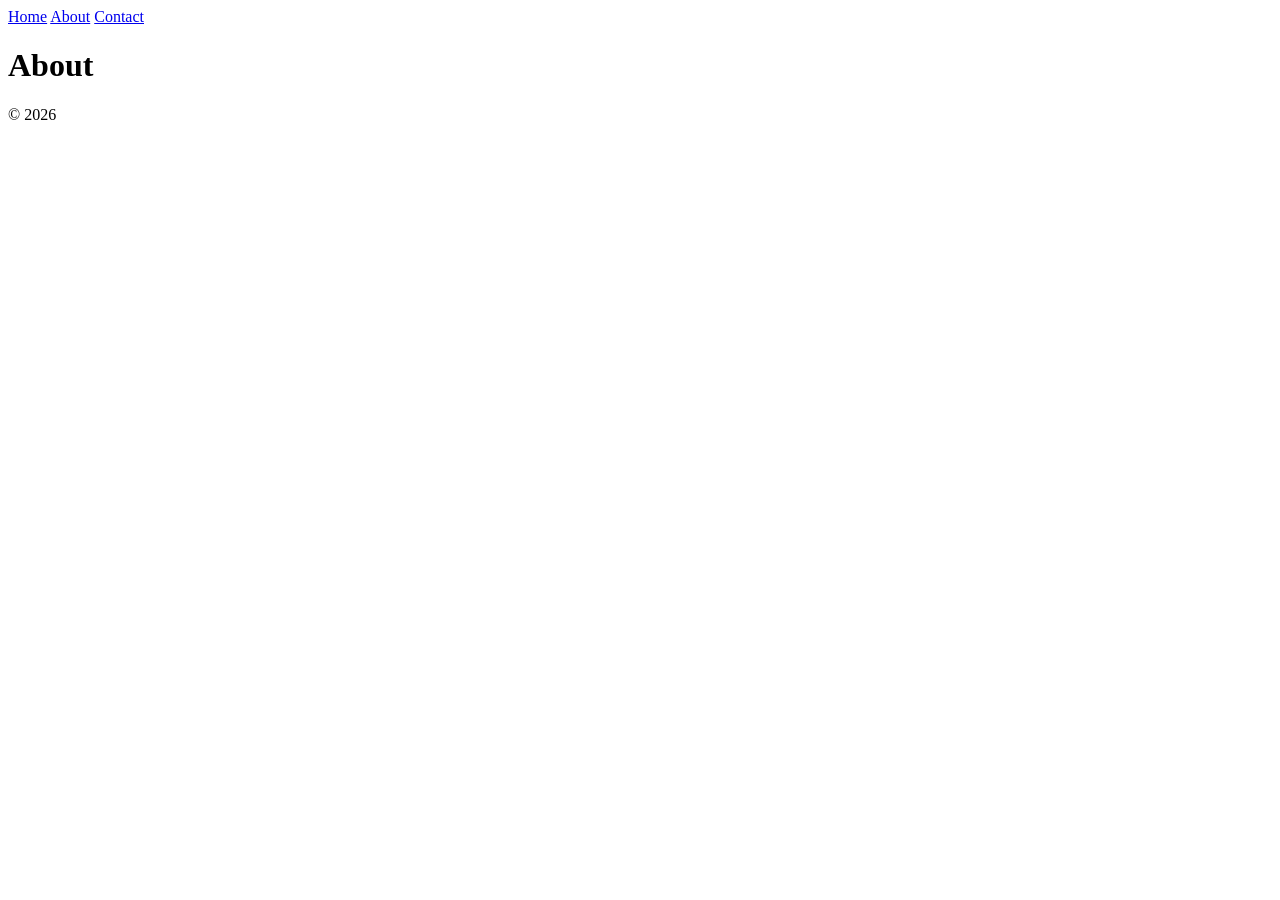
==== about.html @ 2c5bfac8 "Add about.html with basic structure and content" ====
<!DOCTYPE html>
<html lang="en">
<head>
    <meta charset="UTF-8">
    <meta name="viewport" content="width=device-width, initial-scale=1.0">
    <title>About</title>
    <link rel="stylesheet" href="css/style.css">
</head>
<body>

    <header>
        <nav>
            <a href="index.html">Home</a>
            <a href="about.html">About</a>
            <a href="contact.html">Contact</a>
        </nav>
    </header>

    <main>
        <h1>About</h1>
    </main>

    <footer>
        <p>&copy; 2026</p>
    </footer>

    <script src="js/script.js"></script>
</body>
</html>
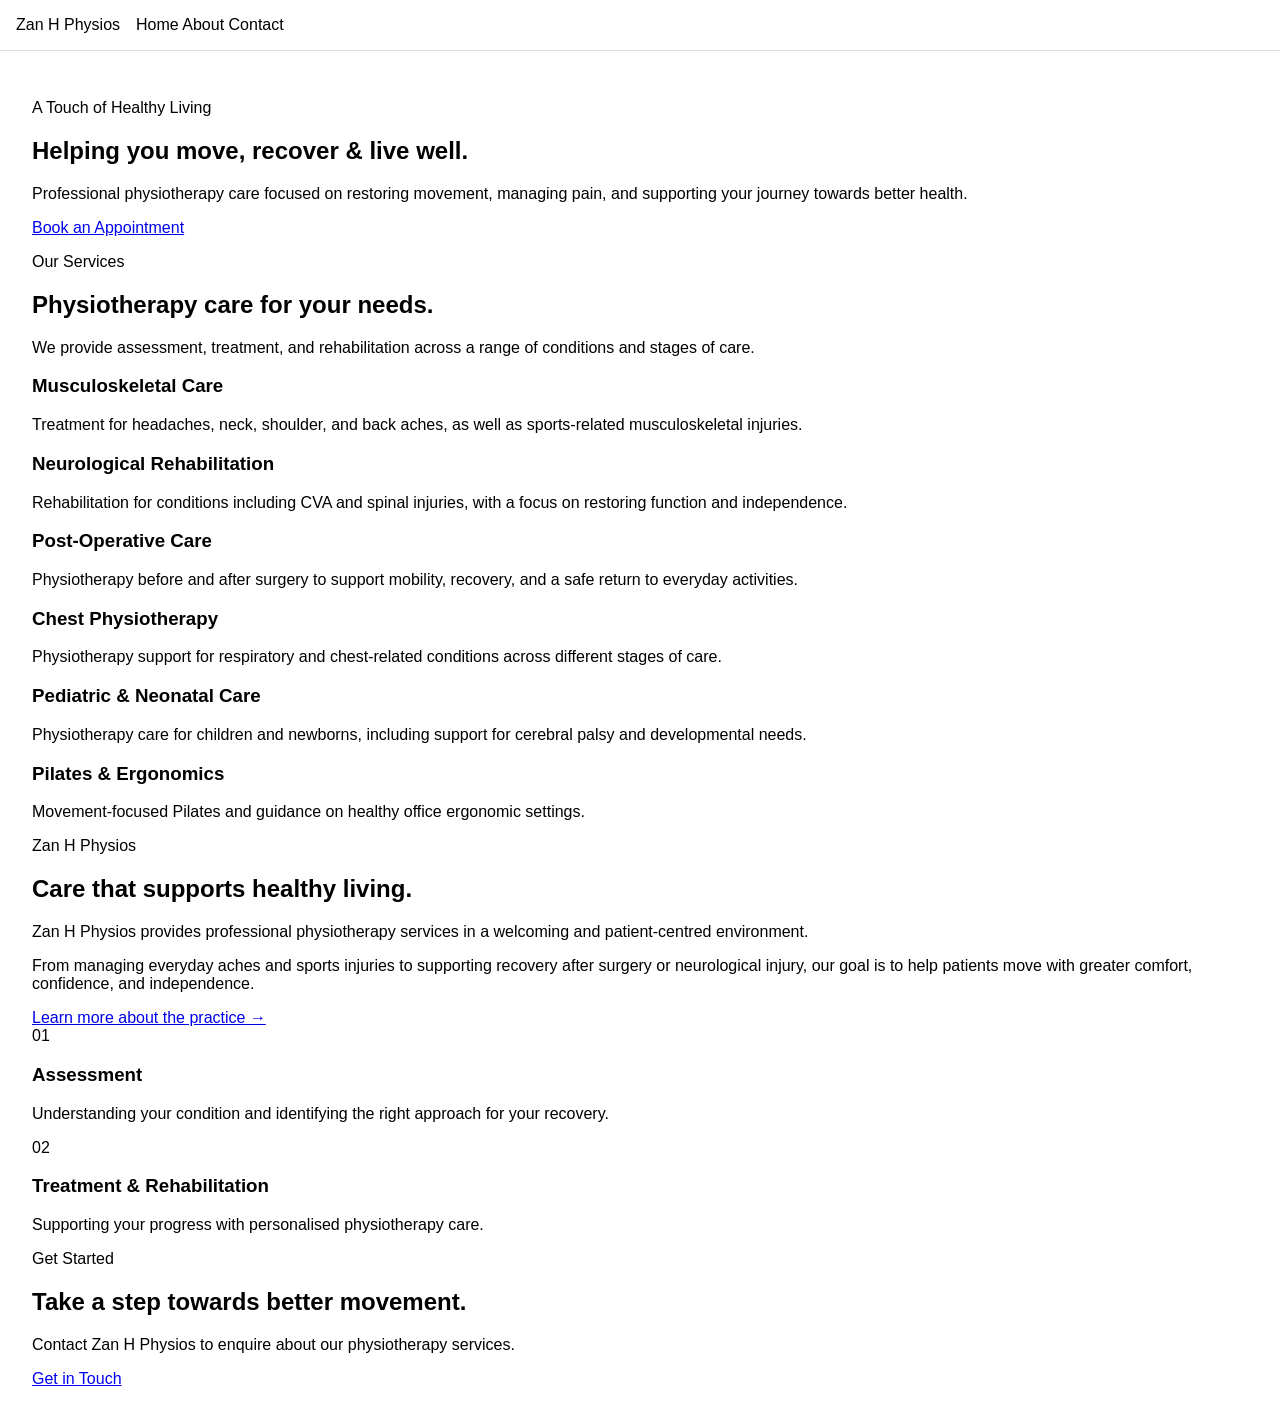
==== commit c019becd: "Revamp About page with new layout and content Updated the title and added a hero section with introd" ====
--- a/about.html
+++ b/about.html
@@ -3,27 +3,206 @@
 <head>
     <meta charset="UTF-8">
     <meta name="viewport" content="width=device-width, initial-scale=1.0">
-    <title>About</title>
-    <link rel="stylesheet" href="css/style.css">
+    <title>Zan H Physios | Physiotherapy</title>
+
+    <link rel="stylesheet" href="css/style.css"/>
 </head>
+
 <body>
 
-    <header>
-        <nav>
-            <a href="index.html">Home</a>
-            <a href="about.html">About</a>
-            <a href="contact.html">Contact</a>
+    <header class="site-header">
+        <nav class="navbar" aria-label="Main navigation">
+            <a class="brand" href="index.html">
+                Zan H Physios
+            </a>
+
+            <div class="nav-links">
+                <a class="nav-link active" href="index.html">Home</a>
+                <a class="nav-link" href="about.html">About</a>
+                <a class="nav-link" href="contact.html">Contact</a>
+            </div>
         </nav>
     </header>
 
     <main>
-        <h1>About</h1>
+
+        <section id="hero" class="hero">
+            <div class="container hero-content">
+                <p class="eyebrow">A Touch of Healthy Living</p>
+
+                <h1 class="hero-title">
+                    Helping you move,
+                    <span>recover &amp; live well.</span>
+                </h1>
+
+                <p class="hero-text">
+                    Professional physiotherapy care focused on
+                    restoring movement, managing pain, and supporting
+                    your journey towards better health.
+                </p>
+
+                <a class="button button-primary" href="contact.html">
+                    Book an Appointment
+                </a>
+            </div>
+        </section>
+
+
+        <section id="services" class="section services-section">
+            <div class="container">
+
+                <div class="section-heading">
+                    <p class="eyebrow">Our Services</p>
+
+                    <h2>
+                        Physiotherapy care for
+                        <span>your needs.</span>
+                    </h2>
+
+                    <p>
+                        We provide assessment, treatment, and
+                        rehabilitation across a range of conditions
+                        and stages of care.
+                    </p>
+                </div>
+
+                <div class="services-grid">
+
+                    <article class="service-card">
+                        <h3>Musculoskeletal Care</h3>
+                        <p>
+                            Treatment for headaches, neck, shoulder,
+                            and back aches, as well as sports-related
+                            musculoskeletal injuries.
+                        </p>
+                    </article>
+
+                    <article class="service-card">
+                        <h3>Neurological Rehabilitation</h3>
+                        <p>
+                            Rehabilitation for conditions including
+                            CVA and spinal injuries, with a focus on
+                            restoring function and independence.
+                        </p>
+                    </article>
+
+                    <article class="service-card">
+                        <h3>Post-Operative Care</h3>
+                        <p>
+                            Physiotherapy before and after surgery
+                            to support mobility, recovery, and a safe
+                            return to everyday activities.
+                        </p>
+                    </article>
+
+                    <article class="service-card">
+                        <h3>Chest Physiotherapy</h3>
+                        <p>
+                            Physiotherapy support for respiratory and
+                            chest-related conditions across different
+                            stages of care.
+                        </p>
+                    </article>
+
+                    <article class="service-card">
+                        <h3>Pediatric &amp; Neonatal Care</h3>
+                        <p>
+                            Physiotherapy care for children and
+                            newborns, including support for cerebral
+                            palsy and developmental needs.
+                        </p>
+                    </article>
+
+                    <article class="service-card">
+                        <h3>Pilates &amp; Ergonomics</h3>
+                        <p>
+                            Movement-focused Pilates and guidance on
+                            healthy office ergonomic settings.
+                        </p>
+                    </article>
+
+                </div>
+            </div>
+        </section>
+
+
+        <section id="practice" class="section practice-section">
+            <div class="container practice-content">
+
+                <div class="practice-text">
+                    <p class="eyebrow">Zan H Physios</p>
+
+                    <h2>
+                        Care that supports
+                        <span>healthy living.</span>
+                    </h2>
+
+                    <p>
+                        Zan H Physios provides professional
+                        physiotherapy services in a welcoming and
+                        patient-centred environment.
+                    </p>
+
+                    <p>
+                        From managing everyday aches and sports
+                        injuries to supporting recovery after surgery
+                        or neurological injury, our goal is to help
+                        patients move with greater comfort,
+                        confidence, and independence.
+                    </p>
+
+                    <a class="text-link" href="about.html">
+                        Learn more about the practice →
+                    </a>
+                </div>
+
+                <div class="practice-highlight">
+                    <span class="highlight-number">01</span>
+
+                    <h3>Assessment</h3>
+
+                    <p>
+                        Understanding your condition and identifying
+                        the right approach for your recovery.
+                    </p>
+
+                    <span class="highlight-number">02</span>
+
+                    <h3>Treatment &amp; Rehabilitation</h3>
+
+                    <p>
+                        Supporting your progress with personalised
+                        physiotherapy care.
+                    </p>
+                </div>
+
+            </div>
+        </section>
+
+
+        <section id="cta" class="cta-section">
+            <div class="container cta-content">
+
+                <p class="eyebrow">Get Started</p>
+
+                <h2>
+                    Take a step towards
+                    <span>better movement.</span>
+                </h2>
+
+                <p>
+                    Contact Zan H Physios to enquire about our
+                    physiotherapy services.
+                </p>
+
+                <a class="button button-primary" href="contact.html">
+                    Get in Touch
+                </a>
+
+            </div>
+        </section>
+
     </main>
 
-    <footer>
-        <p>&copy; 2026</p>
-    </footer>
-
-    <script src="js/script.js"></script>
 </body>
 </html>
--- a/css/style.css
+++ b/css/style.css
@@ -0,0 +1,33 @@
+* {
+    box-sizing: border-box;
+}
+
+body {
+    margin: 0;
+    font-family: Arial, sans-serif;
+}
+
+header {
+    padding: 1rem;
+    border-bottom: 1px solid #ddd;
+}
+
+nav {
+    display: flex;
+    gap: 1rem;
+}
+
+nav a {
+    color: inherit;
+    text-decoration: none;
+}
+
+main {
+    min-height: 80vh;
+    padding: 2rem;
+}
+
+footer {
+    padding: 1rem;
+    border-top: 1px solid #ddd;
+}
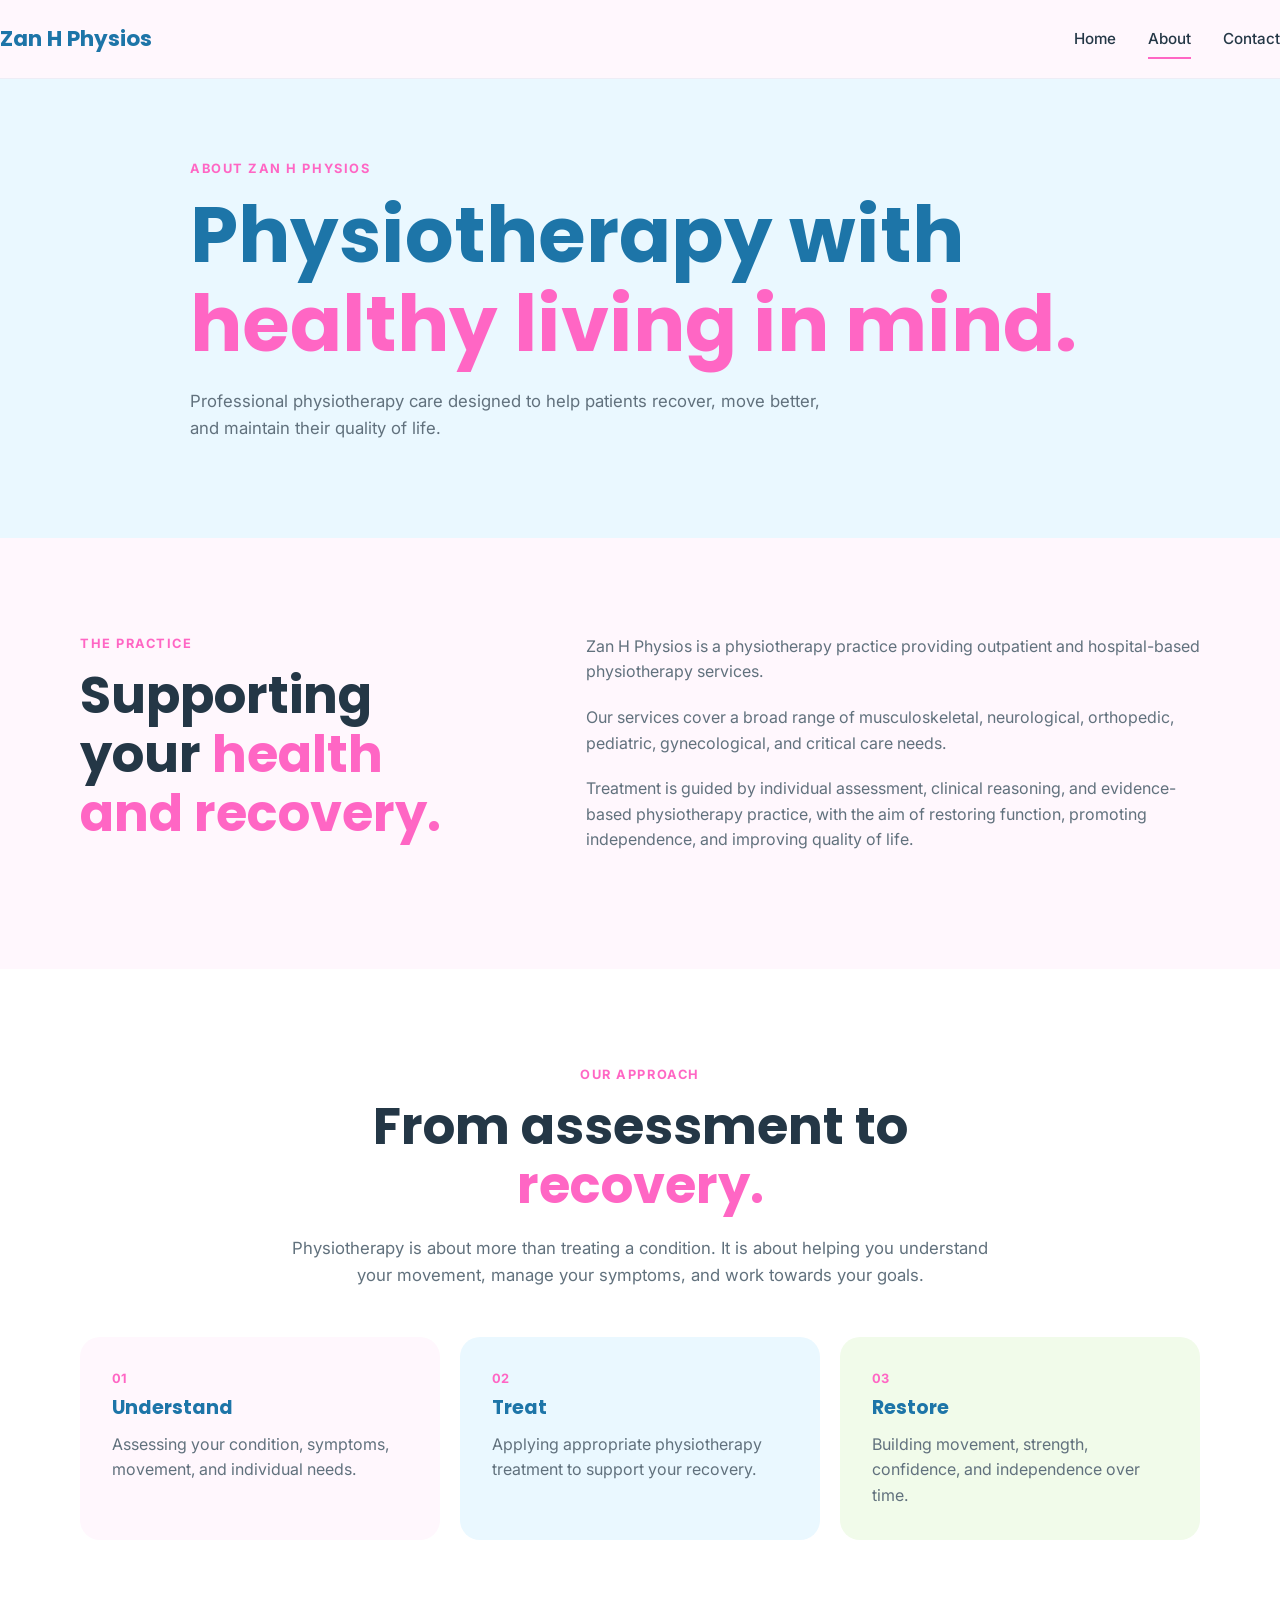
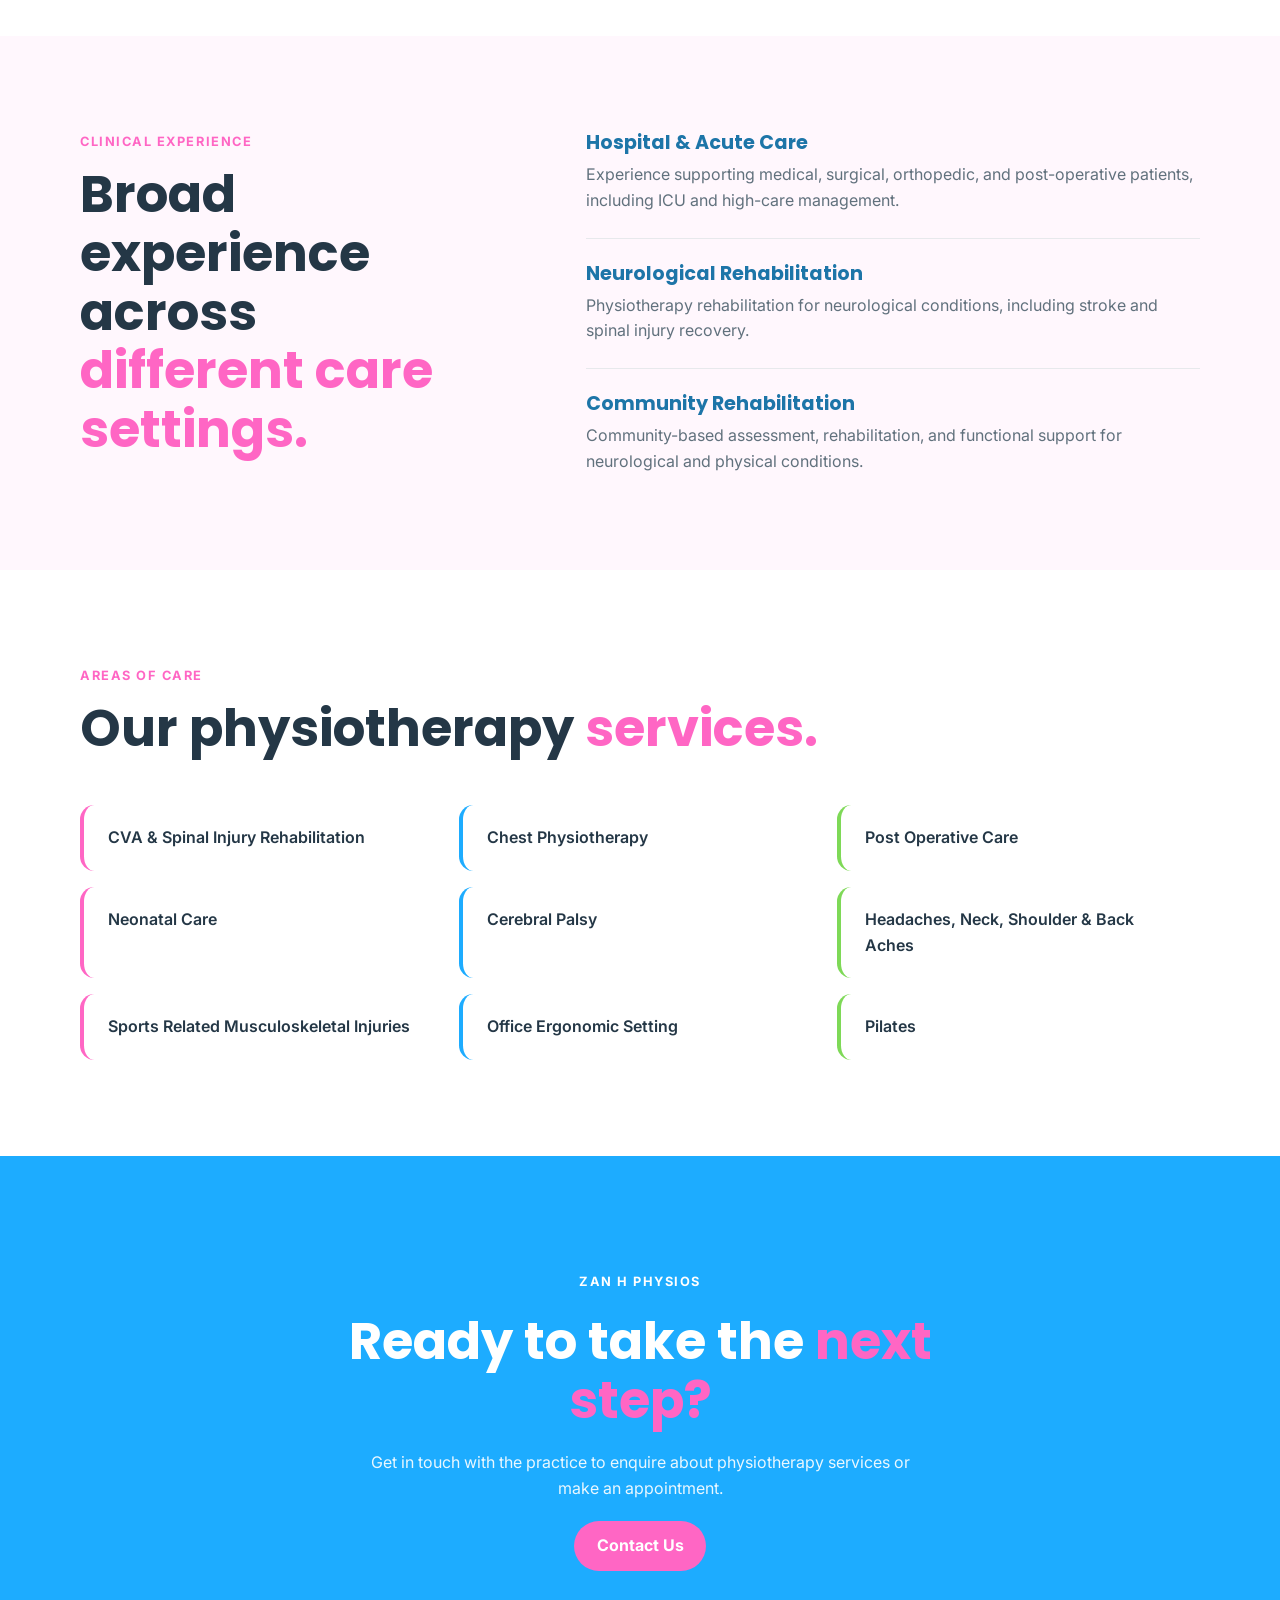
==== commit 192f4237: "Update about.html" ====
--- a/about.html
+++ b/about.html
@@ -3,7 +3,7 @@
 <head>
     <meta charset="UTF-8">
     <meta name="viewport" content="width=device-width, initial-scale=1.0">
-    <title>Zan H Physios | Physiotherapy</title>
+    <title>About | Zan H Physios</title>
 
     <link rel="stylesheet" href="css/style.css"/>
 </head>
@@ -17,8 +17,8 @@
             </a>
 
             <div class="nav-links">
-                <a class="nav-link active" href="index.html">Home</a>
-                <a class="nav-link" href="about.html">About</a>
+                <a class="nav-link" href="index.html">Home</a>
+                <a class="nav-link active" href="about.html">About</a>
                 <a class="nav-link" href="contact.html">Contact</a>
             </div>
         </nav>
@@ -26,177 +26,220 @@
 
     <main>
 
-        <section id="hero" class="hero">
-            <div class="container hero-content">
-                <p class="eyebrow">A Touch of Healthy Living</p>
-
-                <h1 class="hero-title">
-                    Helping you move,
-                    <span>recover &amp; live well.</span>
+        <section class="page-hero">
+            <div class="container page-hero-content">
+
+                <p class="eyebrow">About Zan H Physios</p>
+
+                <h1>
+                    Physiotherapy with
+                    <span>healthy living in mind.</span>
                 </h1>
 
-                <p class="hero-text">
-                    Professional physiotherapy care focused on
-                    restoring movement, managing pain, and supporting
-                    your journey towards better health.
+                <p>
+                    Professional physiotherapy care designed to help
+                    patients recover, move better, and maintain their
+                    quality of life.
                 </p>
 
+            </div>
+        </section>
+
+
+        <section id="about-practice" class="section">
+            <div class="container two-column">
+
+                <div class="section-heading">
+                    <p class="eyebrow">The Practice</p>
+
+                    <h2>
+                        Supporting your
+                        <span>health and recovery.</span>
+                    </h2>
+                </div>
+
+                <div class="content-text">
+                    <p>
+                        Zan H Physios is a physiotherapy practice
+                        providing outpatient and hospital-based
+                        physiotherapy services.
+                    </p>
+
+                    <p>
+                        Our services cover a broad range of
+                        musculoskeletal, neurological, orthopedic,
+                        pediatric, gynecological, and critical care
+                        needs.
+                    </p>
+
+                    <p>
+                        Treatment is guided by individual assessment,
+                        clinical reasoning, and evidence-based
+                        physiotherapy practice, with the aim of
+                        restoring function, promoting independence,
+                        and improving quality of life.
+                    </p>
+                </div>
+
+            </div>
+        </section>
+
+
+        <section id="approach" class="section approach-section">
+            <div class="container">
+
+                <div class="section-heading centered">
+                    <p class="eyebrow">Our Approach</p>
+
+                    <h2>
+                        From assessment to
+                        <span>recovery.</span>
+                    </h2>
+
+                    <p>
+                        Physiotherapy is about more than treating a
+                        condition. It is about helping you understand
+                        your movement, manage your symptoms, and work
+                        towards your goals.
+                    </p>
+                </div>
+
+                <div class="approach-grid">
+
+                    <article class="approach-card">
+                        <span class="card-number">01</span>
+
+                        <h3>Understand</h3>
+
+                        <p>
+                            Assessing your condition, symptoms,
+                            movement, and individual needs.
+                        </p>
+                    </article>
+
+                    <article class="approach-card">
+                        <span class="card-number">02</span>
+
+                        <h3>Treat</h3>
+
+                        <p>
+                            Applying appropriate physiotherapy
+                            treatment to support your recovery.
+                        </p>
+                    </article>
+
+                    <article class="approach-card">
+                        <span class="card-number">03</span>
+
+                        <h3>Restore</h3>
+
+                        <p>
+                            Building movement, strength, confidence,
+                            and independence over time.
+                        </p>
+                    </article>
+
+                </div>
+
+            </div>
+        </section>
+
+
+        <section id="experience" class="section">
+            <div class="container experience-content">
+
+                <div>
+                    <p class="eyebrow">Clinical Experience</p>
+
+                    <h2>
+                        Broad experience across
+                        <span>different care settings.</span>
+                    </h2>
+                </div>
+
+                <div class="experience-list">
+
+                    <article class="experience-item">
+                        <h3>Hospital &amp; Acute Care</h3>
+
+                        <p>
+                            Experience supporting medical, surgical,
+                            orthopedic, and post-operative patients,
+                            including ICU and high-care management.
+                        </p>
+                    </article>
+
+                    <article class="experience-item">
+                        <h3>Neurological Rehabilitation</h3>
+
+                        <p>
+                            Physiotherapy rehabilitation for
+                            neurological conditions, including stroke
+                            and spinal injury recovery.
+                        </p>
+                    </article>
+
+                    <article class="experience-item">
+                        <h3>Community Rehabilitation</h3>
+
+                        <p>
+                            Community-based assessment,
+                            rehabilitation, and functional support
+                            for neurological and physical conditions.
+                        </p>
+                    </article>
+
+                </div>
+
+            </div>
+        </section>
+
+
+        <section id="services-overview" class="section services-section">
+            <div class="container">
+
+                <div class="section-heading">
+                    <p class="eyebrow">Areas of Care</p>
+
+                    <h2>
+                        Our physiotherapy
+                        <span>services.</span>
+                    </h2>
+                </div>
+
+                <ul class="services-list">
+                    <li>CVA &amp; Spinal Injury Rehabilitation</li>
+                    <li>Chest Physiotherapy</li>
+                    <li>Post Operative Care</li>
+                    <li>Neonatal Care</li>
+                    <li>Cerebral Palsy</li>
+                    <li>Headaches, Neck, Shoulder &amp; Back Aches</li>
+                    <li>Sports Related Musculoskeletal Injuries</li>
+                    <li>Office Ergonomic Setting</li>
+                    <li>Pilates</li>
+                </ul>
+
+            </div>
+        </section>
+
+
+        <section class="cta-section">
+            <div class="container cta-content">
+
+                <p class="eyebrow">Zan H Physios</p>
+
+                <h2>
+                    Ready to take the
+                    <span>next step?</span>
+                </h2>
+
+                <p>
+                    Get in touch with the practice to enquire about
+                    physiotherapy services or make an appointment.
+                </p>
+
                 <a class="button button-primary" href="contact.html">
-                    Book an Appointment
-                </a>
-            </div>
-        </section>
-
-
-        <section id="services" class="section services-section">
-            <div class="container">
-
-                <div class="section-heading">
-                    <p class="eyebrow">Our Services</p>
-
-                    <h2>
-                        Physiotherapy care for
-                        <span>your needs.</span>
-                    </h2>
-
-                    <p>
-                        We provide assessment, treatment, and
-                        rehabilitation across a range of conditions
-                        and stages of care.
-                    </p>
-                </div>
-
-                <div class="services-grid">
-
-                    <article class="service-card">
-                        <h3>Musculoskeletal Care</h3>
-                        <p>
-                            Treatment for headaches, neck, shoulder,
-                            and back aches, as well as sports-related
-                            musculoskeletal injuries.
-                        </p>
-                    </article>
-
-                    <article class="service-card">
-                        <h3>Neurological Rehabilitation</h3>
-                        <p>
-                            Rehabilitation for conditions including
-                            CVA and spinal injuries, with a focus on
-                            restoring function and independence.
-                        </p>
-                    </article>
-
-                    <article class="service-card">
-                        <h3>Post-Operative Care</h3>
-                        <p>
-                            Physiotherapy before and after surgery
-                            to support mobility, recovery, and a safe
-                            return to everyday activities.
-                        </p>
-                    </article>
-
-                    <article class="service-card">
-                        <h3>Chest Physiotherapy</h3>
-                        <p>
-                            Physiotherapy support for respiratory and
-                            chest-related conditions across different
-                            stages of care.
-                        </p>
-                    </article>
-
-                    <article class="service-card">
-                        <h3>Pediatric &amp; Neonatal Care</h3>
-                        <p>
-                            Physiotherapy care for children and
-                            newborns, including support for cerebral
-                            palsy and developmental needs.
-                        </p>
-                    </article>
-
-                    <article class="service-card">
-                        <h3>Pilates &amp; Ergonomics</h3>
-                        <p>
-                            Movement-focused Pilates and guidance on
-                            healthy office ergonomic settings.
-                        </p>
-                    </article>
-
-                </div>
-            </div>
-        </section>
-
-
-        <section id="practice" class="section practice-section">
-            <div class="container practice-content">
-
-                <div class="practice-text">
-                    <p class="eyebrow">Zan H Physios</p>
-
-                    <h2>
-                        Care that supports
-                        <span>healthy living.</span>
-                    </h2>
-
-                    <p>
-                        Zan H Physios provides professional
-                        physiotherapy services in a welcoming and
-                        patient-centred environment.
-                    </p>
-
-                    <p>
-                        From managing everyday aches and sports
-                        injuries to supporting recovery after surgery
-                        or neurological injury, our goal is to help
-                        patients move with greater comfort,
-                        confidence, and independence.
-                    </p>
-
-                    <a class="text-link" href="about.html">
-                        Learn more about the practice →
-                    </a>
-                </div>
-
-                <div class="practice-highlight">
-                    <span class="highlight-number">01</span>
-
-                    <h3>Assessment</h3>
-
-                    <p>
-                        Understanding your condition and identifying
-                        the right approach for your recovery.
-                    </p>
-
-                    <span class="highlight-number">02</span>
-
-                    <h3>Treatment &amp; Rehabilitation</h3>
-
-                    <p>
-                        Supporting your progress with personalised
-                        physiotherapy care.
-                    </p>
-                </div>
-
-            </div>
-        </section>
-
-
-        <section id="cta" class="cta-section">
-            <div class="container cta-content">
-
-                <p class="eyebrow">Get Started</p>
-
-                <h2>
-                    Take a step towards
-                    <span>better movement.</span>
-                </h2>
-
-                <p>
-                    Contact Zan H Physios to enquire about our
-                    physiotherapy services.
-                </p>
-
-                <a class="button button-primary" href="contact.html">
-                    Get in Touch
+                    Contact Us
                 </a>
 
             </div>
--- a/css/style.css
+++ b/css/style.css
@@ -1,33 +1,715 @@
+@import url('https://fonts.googleapis.com/css2?family=Inter:wght@400;500;600;700&family=Poppins:wght@500;600;700&display=swap');
+
+:root {
+    --blue: #1D75A8;
+    --light-blue: #1DACFF;
+    --green: #7ED957;
+    --off-white: #FFF7FD;
+    --pink: #FF66C4;
+    --white: #FFFFFF;
+    --text: #243746;
+    --muted: #61717D;
+    --border: #E7E9EC;
+}
+
 * {
     box-sizing: border-box;
 }
 
+html {
+    scroll-behavior: smooth;
+}
+
 body {
     margin: 0;
-    font-family: Arial, sans-serif;
-}
-
-header {
-    padding: 1rem;
-    border-bottom: 1px solid #ddd;
-}
-
-nav {
+    background: var(--off-white);
+    color: var(--text);
+    font-family: "Inter", sans-serif;
+    line-height: 1.6;
+}
+
+h1,
+h2,
+h3 {
+    margin: 0;
+    font-family: "Poppins", sans-serif;
+    line-height: 1.15;
+}
+
+h1 {
+    font-size: clamp(2.75rem, 6vw, 5rem);
+}
+
+h2 {
+    font-size: clamp(2rem, 4vw, 3.25rem);
+}
+
+h3 {
+    font-size: 1.2rem;
+}
+
+p {
+    margin: 0 0 1rem;
+    color: var(--muted);
+}
+
+a {
+    color: inherit;
+}
+
+.container {
+    width: min(1120px, calc(100% - 3rem));
+    margin: 0 auto;
+}
+
+
+/* =========================
+   Header
+   ========================= */
+
+.site-header {
+    background: var(--off-white);
+    border-bottom: 1px solid rgba(29, 117, 168, 0.08);
+}
+
+.navbar {
+    min-height: 78px;
     display: flex;
+    align-items: center;
+    justify-content: space-between;
+    gap: 2rem;
+}
+
+.brand {
+    color: var(--blue);
+    font-family: "Poppins", sans-serif;
+    font-size: 1.35rem;
+    font-weight: 700;
+    text-decoration: none;
+}
+
+.nav-links {
+    display: flex;
+    align-items: center;
+    gap: 2rem;
+}
+
+.nav-link {
+    position: relative;
+    padding: 0.5rem 0;
+    color: var(--text);
+    font-size: 0.95rem;
+    font-weight: 500;
+    text-decoration: none;
+}
+
+.nav-link::after {
+    position: absolute;
+    right: 0;
+    bottom: 0;
+    left: 0;
+    height: 2px;
+    background: var(--pink);
+    content: "";
+    transform: scaleX(0);
+    transform-origin: center;
+    transition: transform 0.2s ease;
+}
+
+.nav-link:hover::after,
+.nav-link.active::after {
+    transform: scaleX(1);
+}
+
+
+/* =========================
+   Shared
+   ========================= */
+
+.eyebrow {
+    margin-bottom: 0.75rem;
+    color: var(--pink);
+    font-size: 0.8rem;
+    font-weight: 700;
+    letter-spacing: 0.12em;
+    text-transform: uppercase;
+}
+
+.section {
+    padding: 6rem 0;
+}
+
+.section-heading {
+    max-width: 760px;
+}
+
+.section-heading h2 span,
+.hero-title span,
+.page-hero h1 span,
+.practice-text h2 span,
+.cta-content h2 span,
+.experience-content h2 span,
+.contact-information h2 span,
+.contact-note h2 span {
+    color: var(--pink);
+}
+
+.section-heading > p:last-child {
+    margin-top: 1.25rem;
+    font-size: 1.05rem;
+}
+
+
+/* =========================
+   Buttons
+   ========================= */
+
+.button {
+    display: inline-flex;
+    align-items: center;
+    justify-content: center;
+    min-height: 48px;
+    padding: 0.75rem 1.4rem;
+    border-radius: 999px;
+    font-weight: 700;
+    text-decoration: none;
+    transition:
+        background-color 0.2s ease,
+        color 0.2s ease,
+        transform 0.2s ease;
+}
+
+.button:hover {
+    transform: translateY(-2px);
+}
+
+.button-primary {
+    border: 0;
+    background: var(--pink);
+    color: var(--white);
+}
+
+.button-primary:hover {
+    background: var(--blue);
+}
+
+.text-link {
+    display: inline-block;
+    margin-top: 1rem;
+    color: var(--blue);
+    font-weight: 700;
+    text-decoration: none;
+}
+
+.text-link:hover {
+    color: var(--pink);
+}
+
+
+/* =========================
+   Home - Hero
+   ========================= */
+
+.hero {
+    padding: 7rem 0 8rem;
+    background:
+        radial-gradient(
+            circle at 85% 20%,
+            rgba(29, 172, 255, 0.12),
+            transparent 30%
+        ),
+        var(--off-white);
+}
+
+.hero-content {
+    max-width: 1120px;
+}
+
+.hero-title {
+    max-width: 850px;
+    color: var(--blue);
+}
+
+.hero-text {
+    max-width: 620px;
+    margin-top: 1.5rem;
+    font-size: 1.1rem;
+}
+
+.hero .button {
+    margin-top: 0.75rem;
+}
+
+
+/* =========================
+   Services
+   ========================= */
+
+.services-section {
+    background: var(--white);
+}
+
+.services-grid {
+    display: grid;
+    grid-template-columns: repeat(3, 1fr);
+    gap: 1.25rem;
+    margin-top: 3rem;
+}
+
+.service-card {
+    padding: 2rem;
+    border: 1px solid var(--border);
+    border-radius: 1.25rem;
+    background: var(--off-white);
+}
+
+.service-card:nth-child(2),
+.service-card:nth-child(5) {
+    border-color: rgba(29, 172, 255, 0.2);
+}
+
+.service-card:nth-child(3),
+.service-card:nth-child(6) {
+    border-color: rgba(126, 217, 87, 0.25);
+}
+
+.service-card h3 {
+    margin-bottom: 0.75rem;
+    color: var(--blue);
+}
+
+.service-card p {
+    margin-bottom: 0;
+    font-size: 0.95rem;
+}
+
+
+/* =========================
+   Practice
+   ========================= */
+
+.practice-section {
+    background: var(--off-white);
+}
+
+.practice-content {
+    display: grid;
+    grid-template-columns: 1.2fr 0.8fr;
+    gap: 6rem;
+    align-items: center;
+}
+
+.practice-text > p {
+    max-width: 650px;
+}
+
+.practice-highlight {
+    padding: 2.5rem;
+    border-radius: 1.5rem;
+    background: #EAF8FF;
+}
+
+.practice-highlight h3 {
+    margin-bottom: 0.5rem;
+    color: var(--blue);
+}
+
+.practice-highlight p {
+    margin-bottom: 2rem;
+}
+
+.highlight-number,
+.card-number {
+    display: block;
+    margin-bottom: 0.5rem;
+    color: var(--pink);
+    font-size: 0.8rem;
+    font-weight: 700;
+}
+
+
+/* =========================
+   CTA
+   ========================= */
+
+.cta-section {
+    padding: 6rem 0;
+    background: var(--light-blue);
+}
+
+.cta-content {
+    text-align: center;
+}
+
+.cta-content .eyebrow {
+    color: var(--white);
+}
+
+.cta-content h2 {
+    max-width: 700px;
+    margin: 0 auto;
+    color: var(--white);
+}
+
+.cta-content p {
+    max-width: 580px;
+    margin: 1.25rem auto;
+    color: rgba(255, 255, 255, 0.9);
+}
+
+.cta-content h2 span {
+    color: var(--pink);
+}
+
+
+/* =========================
+   Inner page hero
+   ========================= */
+
+.page-hero {
+    padding: 5rem 0;
+    background: #EAF8FF;
+}
+
+.page-hero-content {
+    max-width: 900px;
+}
+
+.page-hero h1 {
+    color: var(--blue);
+}
+
+.page-hero p:last-child {
+    max-width: 650px;
+    margin-top: 1.25rem;
+    font-size: 1.05rem;
+}
+
+
+/* =========================
+   About
+   ========================= */
+
+.two-column {
+    display: grid;
+    grid-template-columns: 0.8fr 1.2fr;
+    gap: 6rem;
+    align-items: start;
+}
+
+.content-text p {
+    margin-bottom: 1.25rem;
+}
+
+.approach-section {
+    background: var(--white);
+}
+
+.centered {
+    max-width: 720px;
+    margin: 0 auto;
+    text-align: center;
+}
+
+.approach-grid {
+    display: grid;
+    grid-template-columns: repeat(3, 1fr);
+    gap: 1.25rem;
+    margin-top: 3rem;
+}
+
+.approach-card {
+    padding: 2rem;
+    border-radius: 1.25rem;
+    background: var(--off-white);
+}
+
+.approach-card:nth-child(2) {
+    background: #EAF8FF;
+}
+
+.approach-card:nth-child(3) {
+    background: #F1FBEA;
+}
+
+.approach-card h3 {
+    margin-bottom: 0.75rem;
+    color: var(--blue);
+}
+
+.approach-card p {
+    margin-bottom: 0;
+}
+
+
+/* =========================
+   Experience
+   ========================= */
+
+.experience-content {
+    display: grid;
+    grid-template-columns: 0.8fr 1.2fr;
+    gap: 6rem;
+    align-items: start;
+}
+
+.experience-list {
+    display: flex;
+    flex-direction: column;
+    gap: 1.5rem;
+}
+
+.experience-item {
+    padding-bottom: 1.5rem;
+    border-bottom: 1px solid var(--border);
+}
+
+.experience-item:last-child {
+    padding-bottom: 0;
+    border-bottom: 0;
+}
+
+.experience-item h3 {
+    margin-bottom: 0.5rem;
+    color: var(--blue);
+}
+
+.experience-item p {
+    margin-bottom: 0;
+}
+
+
+/* =========================
+   Services list
+   ========================= */
+
+.services-list {
+    display: grid;
+    grid-template-columns: repeat(3, 1fr);
     gap: 1rem;
-}
-
-nav a {
-    color: inherit;
+    margin: 3rem 0 0;
+    padding: 0;
+    list-style: none;
+}
+
+.services-list li {
+    padding: 1.25rem 1.5rem;
+    border-radius: 0.9rem;
+    border-left: 4px solid var(--pink);
+    background: var(--white);
+    font-weight: 600;
+}
+
+.services-list li:nth-child(3n + 2) {
+    border-left-color: var(--light-blue);
+}
+
+.services-list li:nth-child(3n + 3) {
+    border-left-color: var(--green);
+}
+
+
+/* =========================
+   Contact
+   ========================= */
+
+.contact-grid {
+    display: grid;
+    grid-template-columns: 0.9fr 1.1fr;
+    gap: 6rem;
+    align-items: start;
+}
+
+.contact-information {
+    display: flex;
+    flex-direction: column;
+    gap: 1.5rem;
+}
+
+.contact-information .section-heading {
+    margin-bottom: 1rem;
+}
+
+.contact-item {
+    padding-bottom: 1.25rem;
+    border-bottom: 1px solid var(--border);
+}
+
+.contact-item h3 {
+    margin-bottom: 0.35rem;
+    color: var(--blue);
+}
+
+.contact-item p {
+    margin-bottom: 0;
+}
+
+.contact-item a {
+    color: var(--text);
     text-decoration: none;
 }
 
-main {
-    min-height: 80vh;
-    padding: 2rem;
-}
-
-footer {
-    padding: 1rem;
-    border-top: 1px solid #ddd;
-}
+.contact-item a:hover {
+    color: var(--pink);
+}
+
+.contact-form-wrapper {
+    padding: 2.5rem;
+    border-radius: 1.5rem;
+    background: var(--white);
+}
+
+.form-heading {
+    margin-bottom: 2rem;
+}
+
+.form-heading h2 {
+    color: var(--blue);
+}
+
+.contact-form {
+    display: flex;
+    flex-direction: column;
+    gap: 1.25rem;
+}
+
+.form-field {
+    display: flex;
+    flex-direction: column;
+    gap: 0.4rem;
+}
+
+.form-field label {
+    font-size: 0.9rem;
+    font-weight: 600;
+}
+
+.form-field input,
+.form-field textarea {
+    width: 100%;
+    padding: 0.85rem 1rem;
+    border: 1px solid var(--border);
+    border-radius: 0.75rem;
+    background: var(--off-white);
+    color: var(--text);
+    font: inherit;
+}
+
+.form-field input:focus,
+.form-field textarea:focus {
+    outline: 2px solid rgba(29, 172, 255, 0.35);
+    border-color: var(--light-blue);
+}
+
+.form-field textarea {
+    min-height: 150px;
+    resize: vertical;
+}
+
+.contact-form .button {
+    align-self: flex-start;
+}
+
+.contact-note {
+    padding: 5rem 0;
+    background: #EAF8FF;
+}
+
+.contact-note h2 {
+    margin-bottom: 1rem;
+    color: var(--blue);
+}
+
+.contact-note p:last-child {
+    margin-bottom: 0;
+}
+
+
+/* =========================
+   Responsive
+   ========================= */
+
+@media (max-width: 900px) {
+    .services-grid,
+    .approach-grid,
+    .services-list {
+        grid-template-columns: repeat(2, 1fr);
+    }
+
+    .practice-content,
+    .two-column,
+    .experience-content,
+    .contact-grid {
+        grid-template-columns: 1fr;
+        gap: 3rem;
+    }
+
+    .practice-highlight {
+        max-width: 650px;
+    }
+}
+
+@media (max-width: 650px) {
+    .container {
+        width: min(100% - 2rem, 1120px);
+    }
+
+    .navbar {
+        min-height: auto;
+        padding: 1.25rem 0;
+        align-items: flex-start;
+        flex-direction: column;
+    }
+
+    .nav-links {
+        width: 100%;
+        justify-content: space-between;
+        gap: 1rem;
+    }
+
+    .hero {
+        padding: 5rem 0;
+    }
+
+    .section {
+        padding: 4rem 0;
+    }
+
+    .page-hero {
+        padding: 4rem 0;
+    }
+
+    .services-grid,
+    .approach-grid,
+    .services-list {
+        grid-template-columns: 1fr;
+    }
+
+    .contact-form-wrapper {
+        padding: 1.5rem;
+    }
+
+    .cta-section {
+    background: #ffe6f4;
+    padding: 5rem 0;
+    text-align: center;
+}
+
+.cta-content {
+    max-width: 700px;
+    margin: 0 auto;
+}
+
+.cta-section .eyebrow {
+    color: #d94a9f;
+}
+
+.cta-section h2 {
+    color: #1d75a8;
+}
+
+.cta-section p {
+    color: #4f5963;
+    margin-bottom: 2rem;
+}
+}
